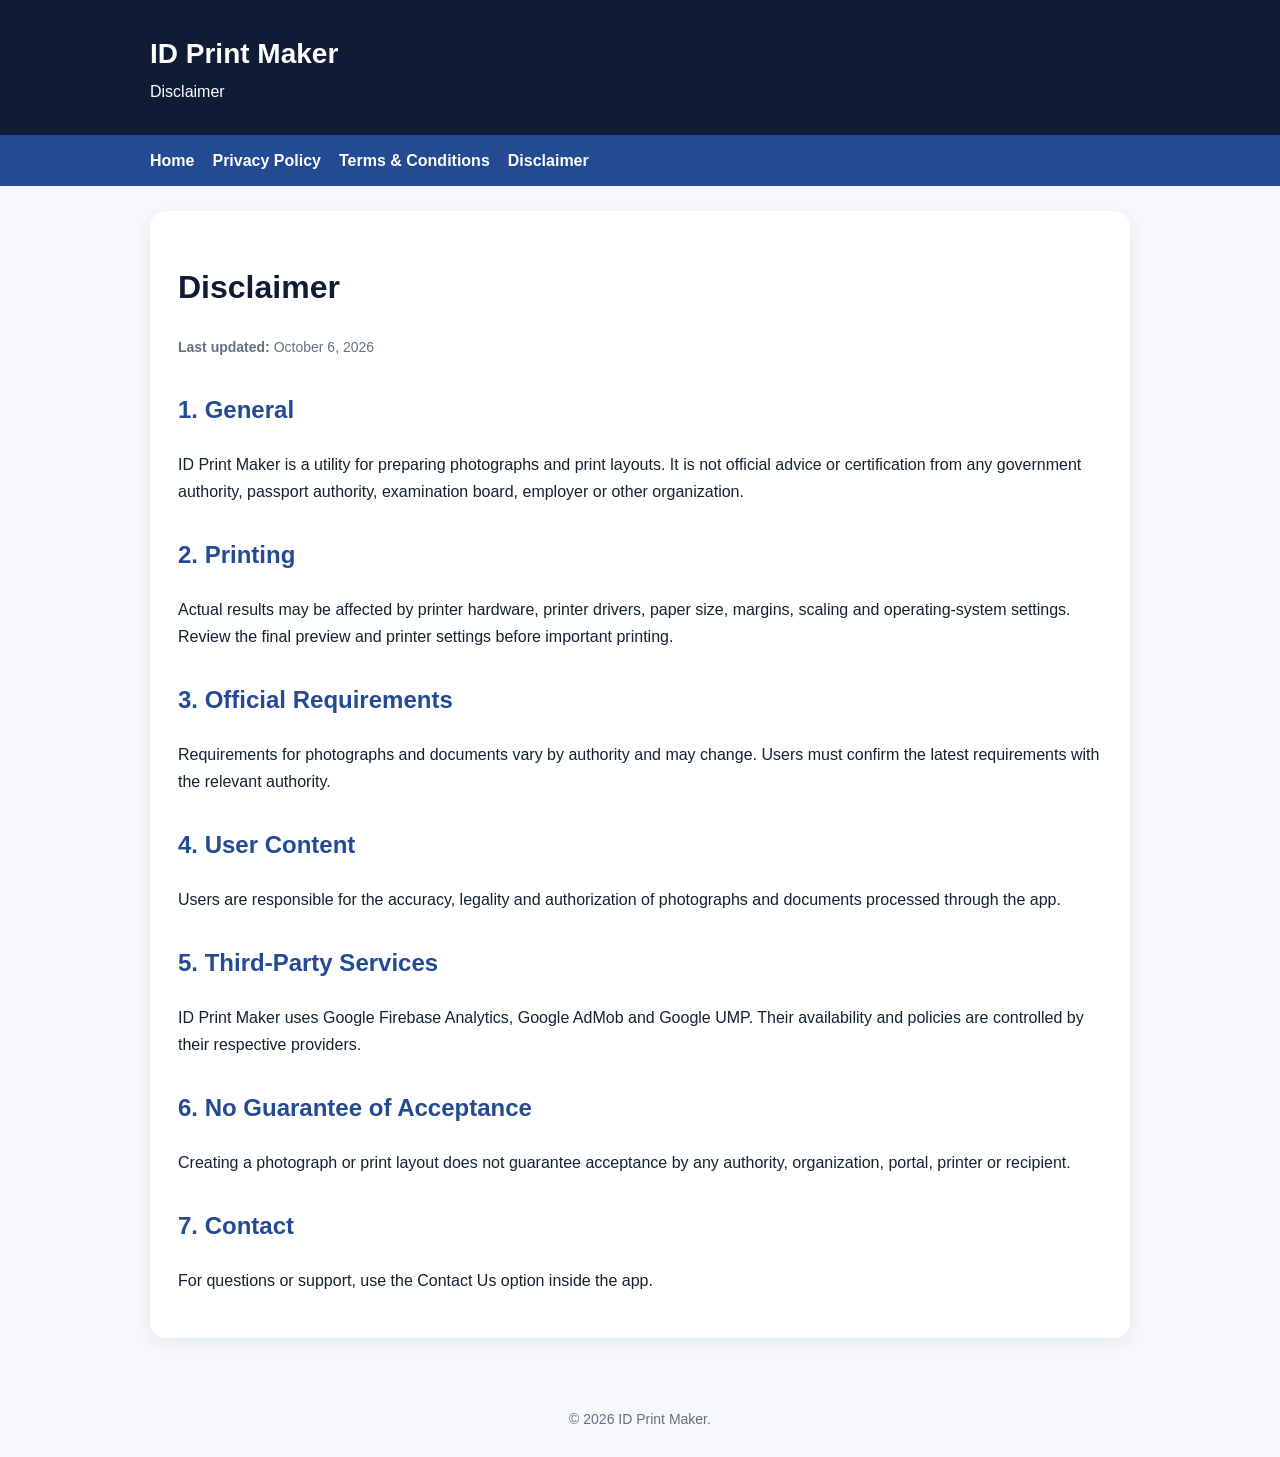
==== disclaimer.html @ 1f904141 "Add ID Print Maker legal pages" ====
<!doctype html><html lang="en"><head><meta charset="utf-8"><meta name="viewport" content="width=device-width,initial-scale=1"><title>Disclaimer — ID Print Maker</title><link rel="stylesheet" href="styles.css"></head><body><header><div><strong style="font-size:28px">ID Print Maker</strong><br>Disclaimer</div></header><nav><div><a href="index.html">Home</a><a href="privacy-policy.html">Privacy Policy</a><a href="terms.html">Terms &amp; Conditions</a><a href="disclaimer.html">Disclaimer</a></div></nav><main><div class="card"><h1>Disclaimer</h1><p class="meta"><strong>Last updated:</strong> October 6, 2026</p><h2>1. General</h2><p>ID Print Maker is a utility for preparing photographs and print layouts. It is not official advice or certification from any government authority, passport authority, examination board, employer or other organization.</p><h2>2. Printing</h2><p>Actual results may be affected by printer hardware, printer drivers, paper size, margins, scaling and operating-system settings. Review the final preview and printer settings before important printing.</p><h2>3. Official Requirements</h2><p>Requirements for photographs and documents vary by authority and may change. Users must confirm the latest requirements with the relevant authority.</p><h2>4. User Content</h2><p>Users are responsible for the accuracy, legality and authorization of photographs and documents processed through the app.</p><h2>5. Third-Party Services</h2><p>ID Print Maker uses Google Firebase Analytics, Google AdMob and Google UMP. Their availability and policies are controlled by their respective providers.</p><h2>6. No Guarantee of Acceptance</h2><p>Creating a photograph or print layout does not guarantee acceptance by any authority, organization, portal, printer or recipient.</p><h2>7. Contact</h2><p>For questions or support, use the Contact Us option inside the app.</p></div></main><footer>© 2026 ID Print Maker.</footer></body></html>
---- styles.css ----
body{margin:0;font-family:Arial,sans-serif;background:#f6f8fc;color:#172033;line-height:1.7}header{background:#101B35;color:#fff;padding:30px 20px}header div,main,nav div,footer{max-width:980px;margin:auto}nav{background:#234A92;padding:12px 20px}nav a{color:#fff;text-decoration:none;font-weight:bold;margin-right:18px}main{padding:25px 20px}.card{background:#fff;border-radius:16px;padding:28px;margin-bottom:20px;box-shadow:0 5px 18px #101b3512}h1{color:#101B35}h2{color:#234A92;margin-top:30px}a{color:#234A92}.meta{color:#657083;font-size:14px}footer{text-align:center;padding:25px;color:#657083;font-size:14px}@media(max-width:600px){main{padding:15px}.card{padding:20px}}
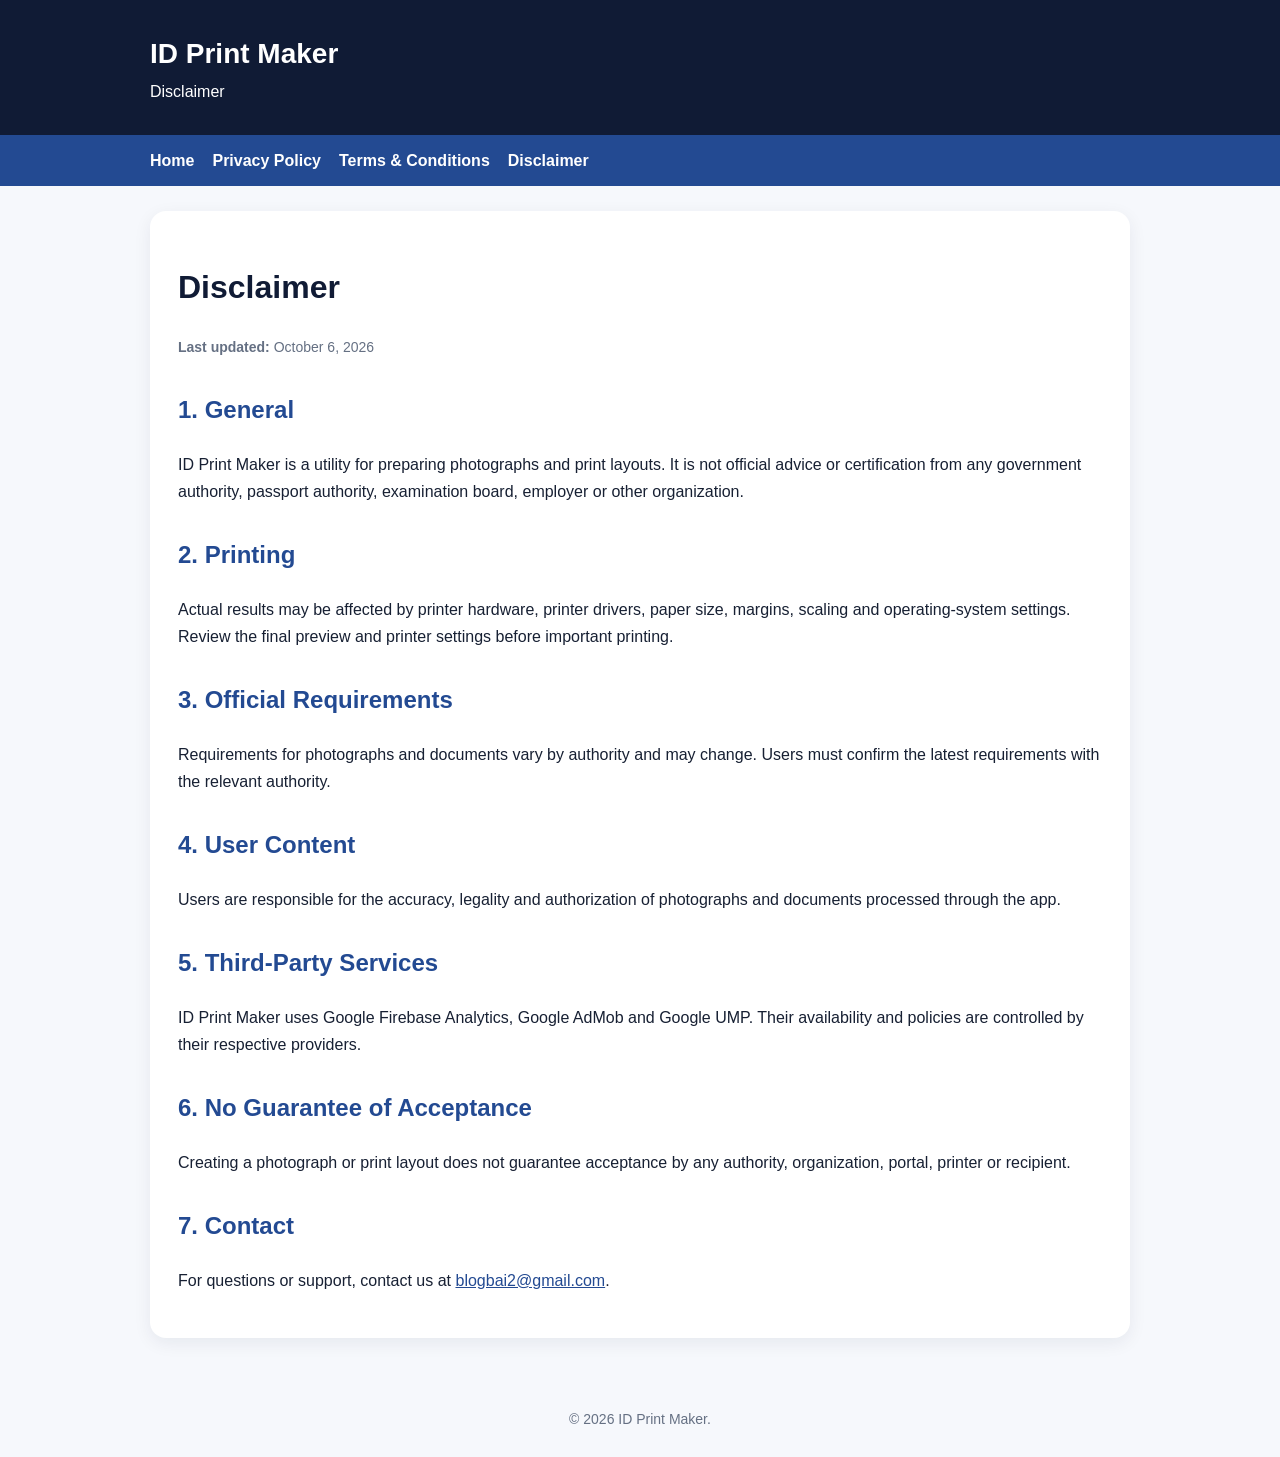
==== commit 1ffce94a: "Update legal contact email" ====
--- a/disclaimer.html
+++ b/disclaimer.html
@@ -1 +1 @@
-<!doctype html><html lang="en"><head><meta charset="utf-8"><meta name="viewport" content="width=device-width,initial-scale=1"><title>Disclaimer — ID Print Maker</title><link rel="stylesheet" href="styles.css"></head><body><header><div><strong style="font-size:28px">ID Print Maker</strong><br>Disclaimer</div></header><nav><div><a href="index.html">Home</a><a href="privacy-policy.html">Privacy Policy</a><a href="terms.html">Terms &amp; Conditions</a><a href="disclaimer.html">Disclaimer</a></div></nav><main><div class="card"><h1>Disclaimer</h1><p class="meta"><strong>Last updated:</strong> October 6, 2026</p><h2>1. General</h2><p>ID Print Maker is a utility for preparing photographs and print layouts. It is not official advice or certification from any government authority, passport authority, examination board, employer or other organization.</p><h2>2. Printing</h2><p>Actual results may be affected by printer hardware, printer drivers, paper size, margins, scaling and operating-system settings. Review the final preview and printer settings before important printing.</p><h2>3. Official Requirements</h2><p>Requirements for photographs and documents vary by authority and may change. Users must confirm the latest requirements with the relevant authority.</p><h2>4. User Content</h2><p>Users are responsible for the accuracy, legality and authorization of photographs and documents processed through the app.</p><h2>5. Third-Party Services</h2><p>ID Print Maker uses Google Firebase Analytics, Google AdMob and Google UMP. Their availability and policies are controlled by their respective providers.</p><h2>6. No Guarantee of Acceptance</h2><p>Creating a photograph or print layout does not guarantee acceptance by any authority, organization, portal, printer or recipient.</p><h2>7. Contact</h2><p>For questions or support, use the Contact Us option inside the app.</p></div></main><footer>© 2026 ID Print Maker.</footer></body></html>+<!doctype html><html lang="en"><head><meta charset="utf-8"><meta name="viewport" content="width=device-width,initial-scale=1"><title>Disclaimer — ID Print Maker</title><link rel="stylesheet" href="styles.css"></head><body><header><div><strong style="font-size:28px">ID Print Maker</strong><br>Disclaimer</div></header><nav><div><a href="index.html">Home</a><a href="privacy-policy.html">Privacy Policy</a><a href="terms.html">Terms &amp; Conditions</a><a href="disclaimer.html">Disclaimer</a></div></nav><main><div class="card"><h1>Disclaimer</h1><p class="meta"><strong>Last updated:</strong> October 6, 2026</p><h2>1. General</h2><p>ID Print Maker is a utility for preparing photographs and print layouts. It is not official advice or certification from any government authority, passport authority, examination board, employer or other organization.</p><h2>2. Printing</h2><p>Actual results may be affected by printer hardware, printer drivers, paper size, margins, scaling and operating-system settings. Review the final preview and printer settings before important printing.</p><h2>3. Official Requirements</h2><p>Requirements for photographs and documents vary by authority and may change. Users must confirm the latest requirements with the relevant authority.</p><h2>4. User Content</h2><p>Users are responsible for the accuracy, legality and authorization of photographs and documents processed through the app.</p><h2>5. Third-Party Services</h2><p>ID Print Maker uses Google Firebase Analytics, Google AdMob and Google UMP. Their availability and policies are controlled by their respective providers.</p><h2>6. No Guarantee of Acceptance</h2><p>Creating a photograph or print layout does not guarantee acceptance by any authority, organization, portal, printer or recipient.</p><h2>7. Contact</h2><p>For questions or support, contact us at <a href="mailto:blogbai2@gmail.com">blogbai2@gmail.com</a>.</p></div></main><footer>© 2026 ID Print Maker.</footer></body></html>
